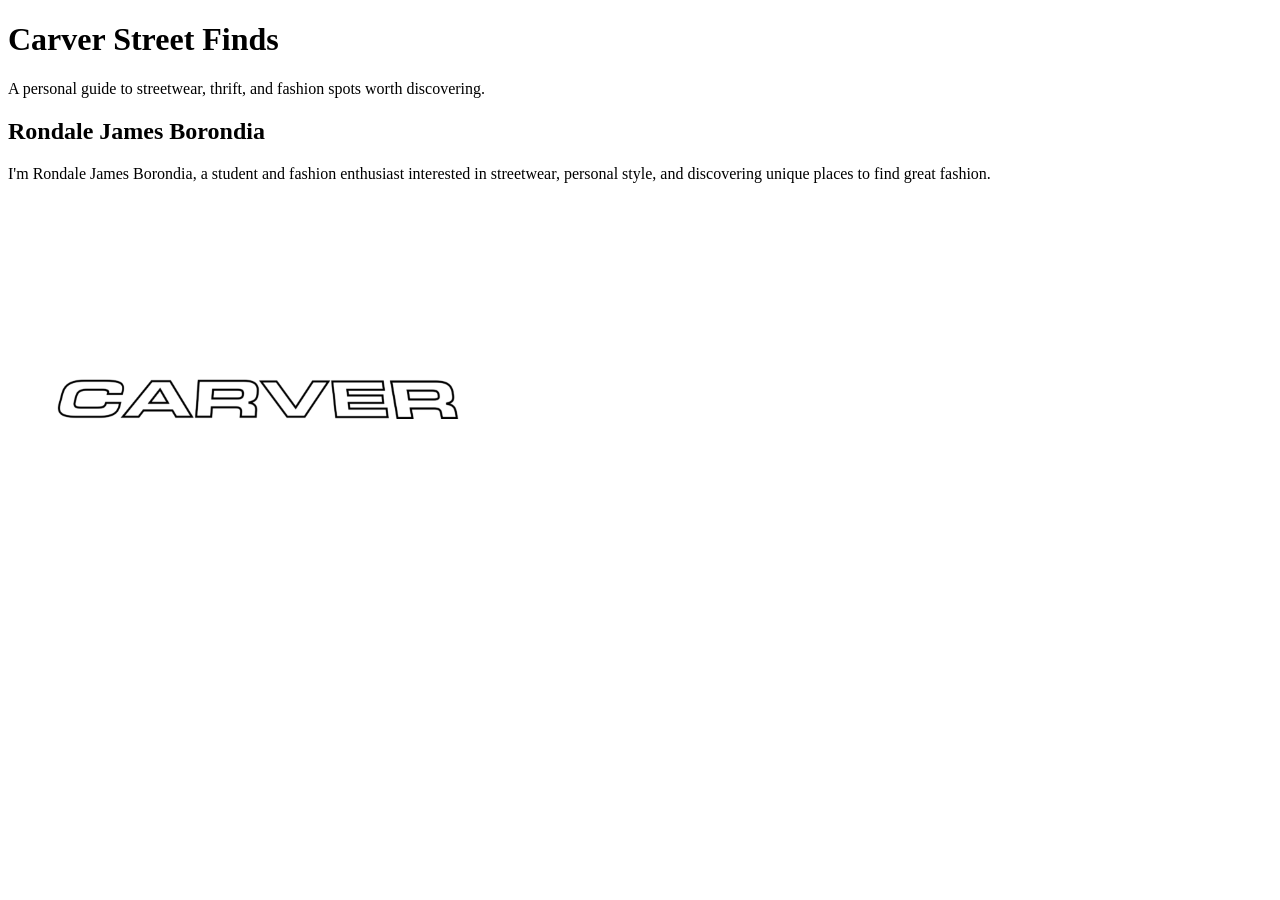
==== index.html @ cff5eadd "Create Carver Street Finds Guide" ====
<!DOCTYPE html>
<html lang="en">
<head>
    <meta charset="UTF-8">
    <meta name="viewport" content="width=device-width, initial-scale=1.0">
    <title>Carver Street Finds</title>

    <style>
     img {
        width: 500px;
        height: 400px;
        object-fit: cover;
        
    }
    </style>
    
</head>
<body>

    <h1>Carver Street Finds</h1>

    <p>A personal guide to streetwear, thrift, and fashion spots worth discovering.</p>

    <section>
        <h2>Rondale James Borondia</h2>

        <p>
            I'm Rondale James Borondia, a student and fashion enthusiast
            interested in streetwear, personal style, and discovering
            unique places to find great fashion.
        </p>

        <img src="/carver-logo.png" alt="Photo of Rondale James Borondia">
    </section>

</body>
</html>
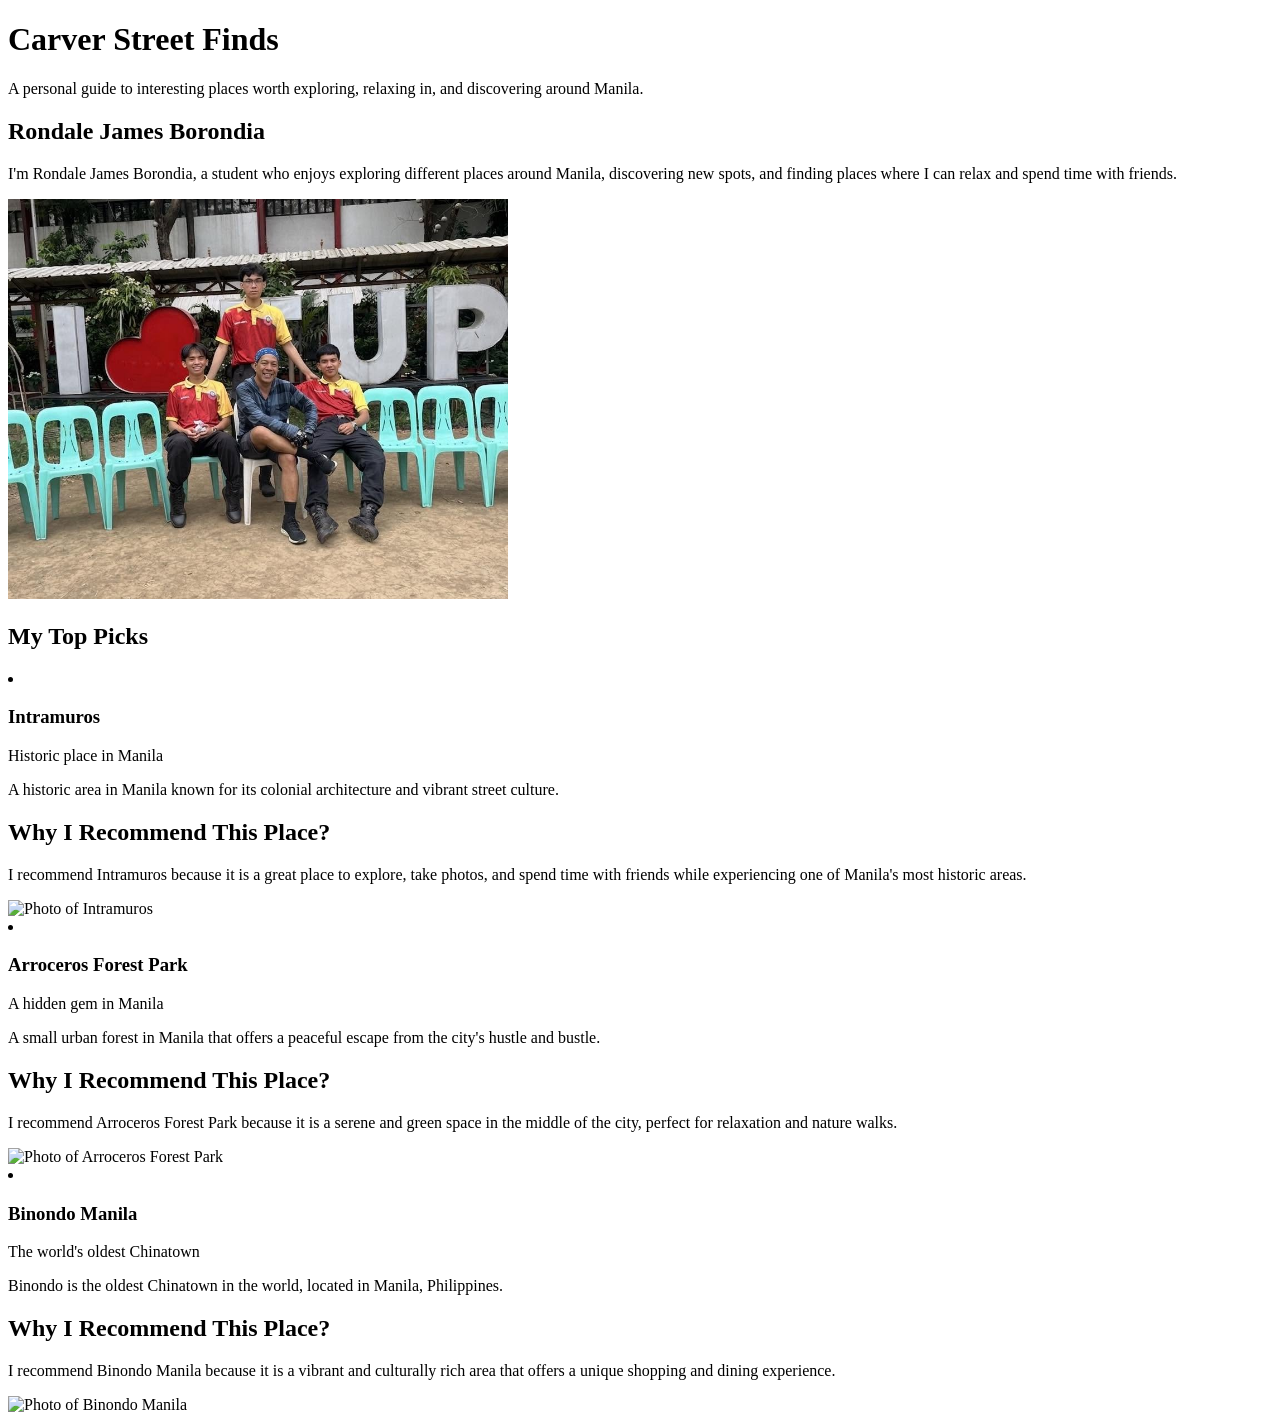
==== commit 1ea6a2b1: "Add recommended places and update guide" ====
--- a/index.html
+++ b/index.html
@@ -19,18 +19,58 @@
 
     <h1>Carver Street Finds</h1>
 
-    <p>A personal guide to streetwear, thrift, and fashion spots worth discovering.</p>
+    <p>A personal guide to interesting places worth exploring, relaxing in, and discovering around Manila.</p>
 
     <section>
         <h2>Rondale James Borondia</h2>
 
         <p>
-            I'm Rondale James Borondia, a student and fashion enthusiast
-            interested in streetwear, personal style, and discovering
-            unique places to find great fashion.
+            I'm Rondale James Borondia, a student who enjoys exploring 
+            different places around Manila, discovering new spots, and 
+            finding places where I can relax and spend time with friends.
         </p>
 
-        <img src="/carver-logo.png" alt="Photo of Rondale James Borondia">
+        <img src="/friends.jpg" alt="Photo of Rondale James Borondia">
+    </section>
+
+    <section>
+        <h2>My Top Picks</h2>
+
+        <article>
+            <li></li><h3>Intramuros</h3>
+            <p>Historic place in Manila</p>
+            <p>A historic area in Manila known for its colonial architecture and vibrant street culture.</p>
+        
+        <h2>Why I Recommend This Place?</h2> 
+        <p>I recommend Intramuros because it is a great place to explore, take photos, and spend time with friends while experiencing one of Manila's most historic areas.</p>
+        <img src="/intramuros.jpg" alt="Photo of Intramuros">
+
+        </article>
+
+        <article>
+            <li></li><h3>Arroceros Forest Park</h3>
+            <p>A hidden gem in Manila</p>
+            <p>A small urban forest in Manila that offers a peaceful escape from the city's hustle and bustle.</p>
+
+        <h2>Why I Recommend This Place?</h2>
+        <p>I recommend Arroceros Forest Park because it is a serene and green space in the middle of the city, perfect for relaxation and nature walks.</p>
+        <img src="/arroceros.jpg" alt="Photo of Arroceros Forest Park">
+
+        </article>
+
+        <article>
+            <li></li><h3>Binondo Manila</h3>
+            <p>The world's oldest Chinatown</p>
+            <p>Binondo is the oldest Chinatown in the world, located in Manila, Philippines.</p>
+
+        <h2>Why I Recommend This Place?</h2>
+        <p>I recommend Binondo Manila because it is a vibrant and culturally rich area that offers a unique shopping and dining experience.</p>
+        <img src="/binondo.jpg" alt="Photo of Binondo Manila">
+
+        </article>
+
+        
+        </article>
     </section>
 
 </body>
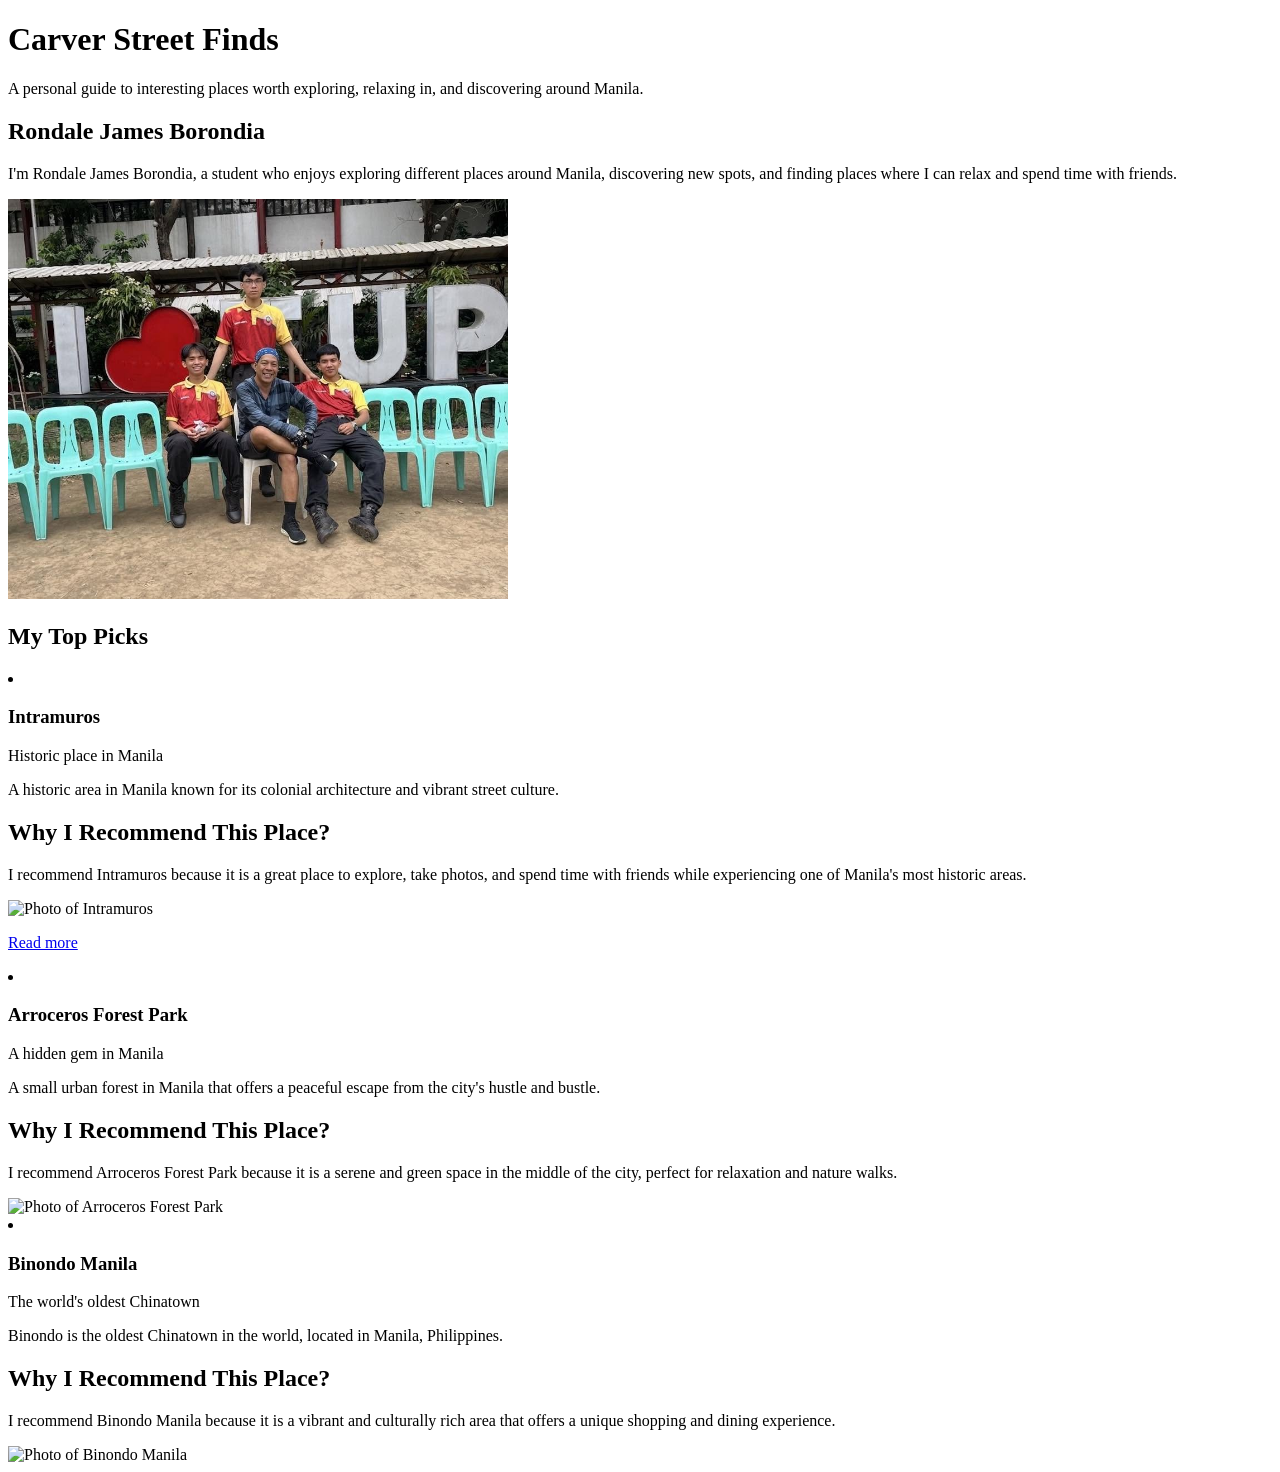
==== commit 3d6e0048: "Add place detail page" ====
--- a/index.html
+++ b/index.html
@@ -44,6 +44,7 @@
         <h2>Why I Recommend This Place?</h2> 
         <p>I recommend Intramuros because it is a great place to explore, take photos, and spend time with friends while experiencing one of Manila's most historic areas.</p>
         <img src="/intramuros.jpg" alt="Photo of Intramuros">
+        <p><a href="places/intramuros.html">Read more</a></p>
 
         </article>
 
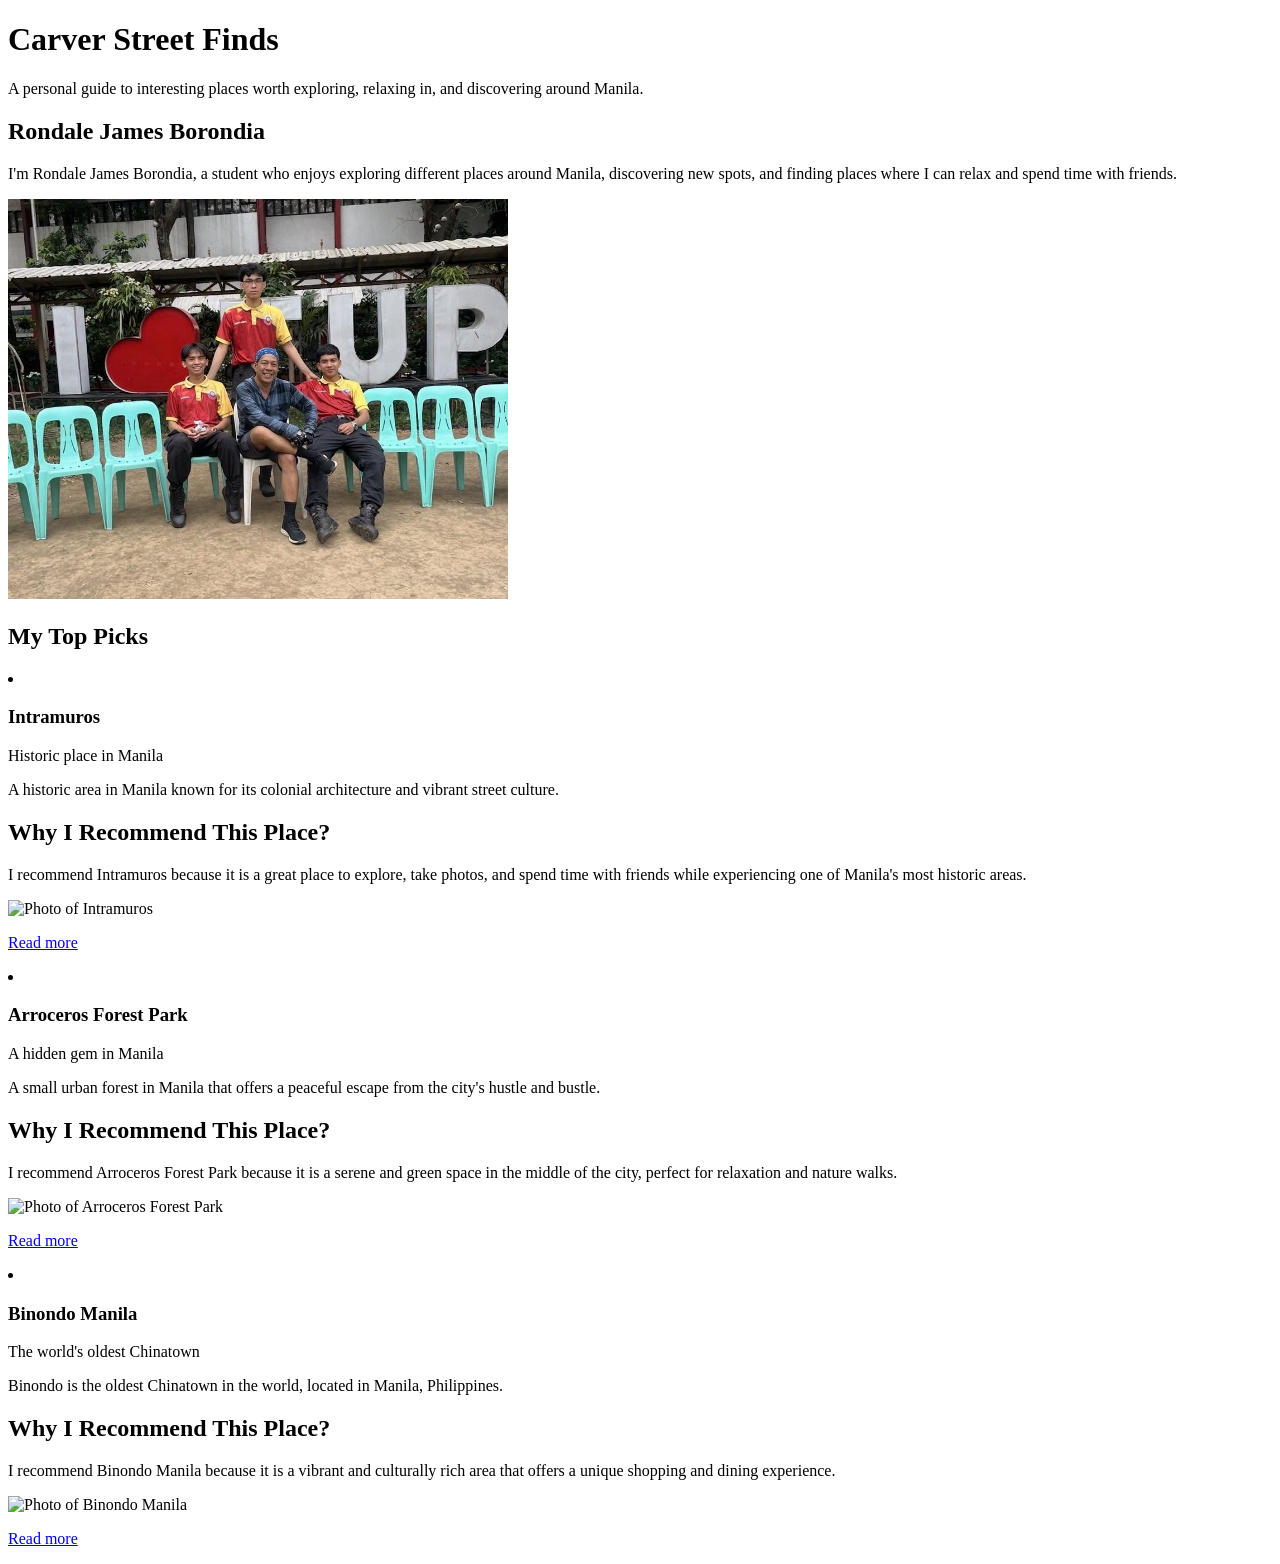
==== commit 85c2034e: "Add suggest a place form" ====
--- a/index.html
+++ b/index.html
@@ -43,7 +43,7 @@
         
         <h2>Why I Recommend This Place?</h2> 
         <p>I recommend Intramuros because it is a great place to explore, take photos, and spend time with friends while experiencing one of Manila's most historic areas.</p>
-        <img src="/intramuros.jpg" alt="Photo of Intramuros">
+        <img src="intramuros.jpg" alt="Photo of Intramuros">
         <p><a href="places/intramuros.html">Read more</a></p>
 
         </article>
@@ -55,7 +55,8 @@
 
         <h2>Why I Recommend This Place?</h2>
         <p>I recommend Arroceros Forest Park because it is a serene and green space in the middle of the city, perfect for relaxation and nature walks.</p>
-        <img src="/arroceros.jpg" alt="Photo of Arroceros Forest Park">
+        <img src="arroceros.jpg" alt="Photo of Arroceros Forest Park">
+        <p><a href="places/arroceros.html">Read more</a></p>
 
         </article>
 
@@ -66,7 +67,8 @@
 
         <h2>Why I Recommend This Place?</h2>
         <p>I recommend Binondo Manila because it is a vibrant and culturally rich area that offers a unique shopping and dining experience.</p>
-        <img src="/binondo.jpg" alt="Photo of Binondo Manila">
+        <img src="binondo.jpg" alt="Photo of Binondo Manila">
+        <p><a href="places/binondo.html">Read more</a></p>
 
         </article>
 
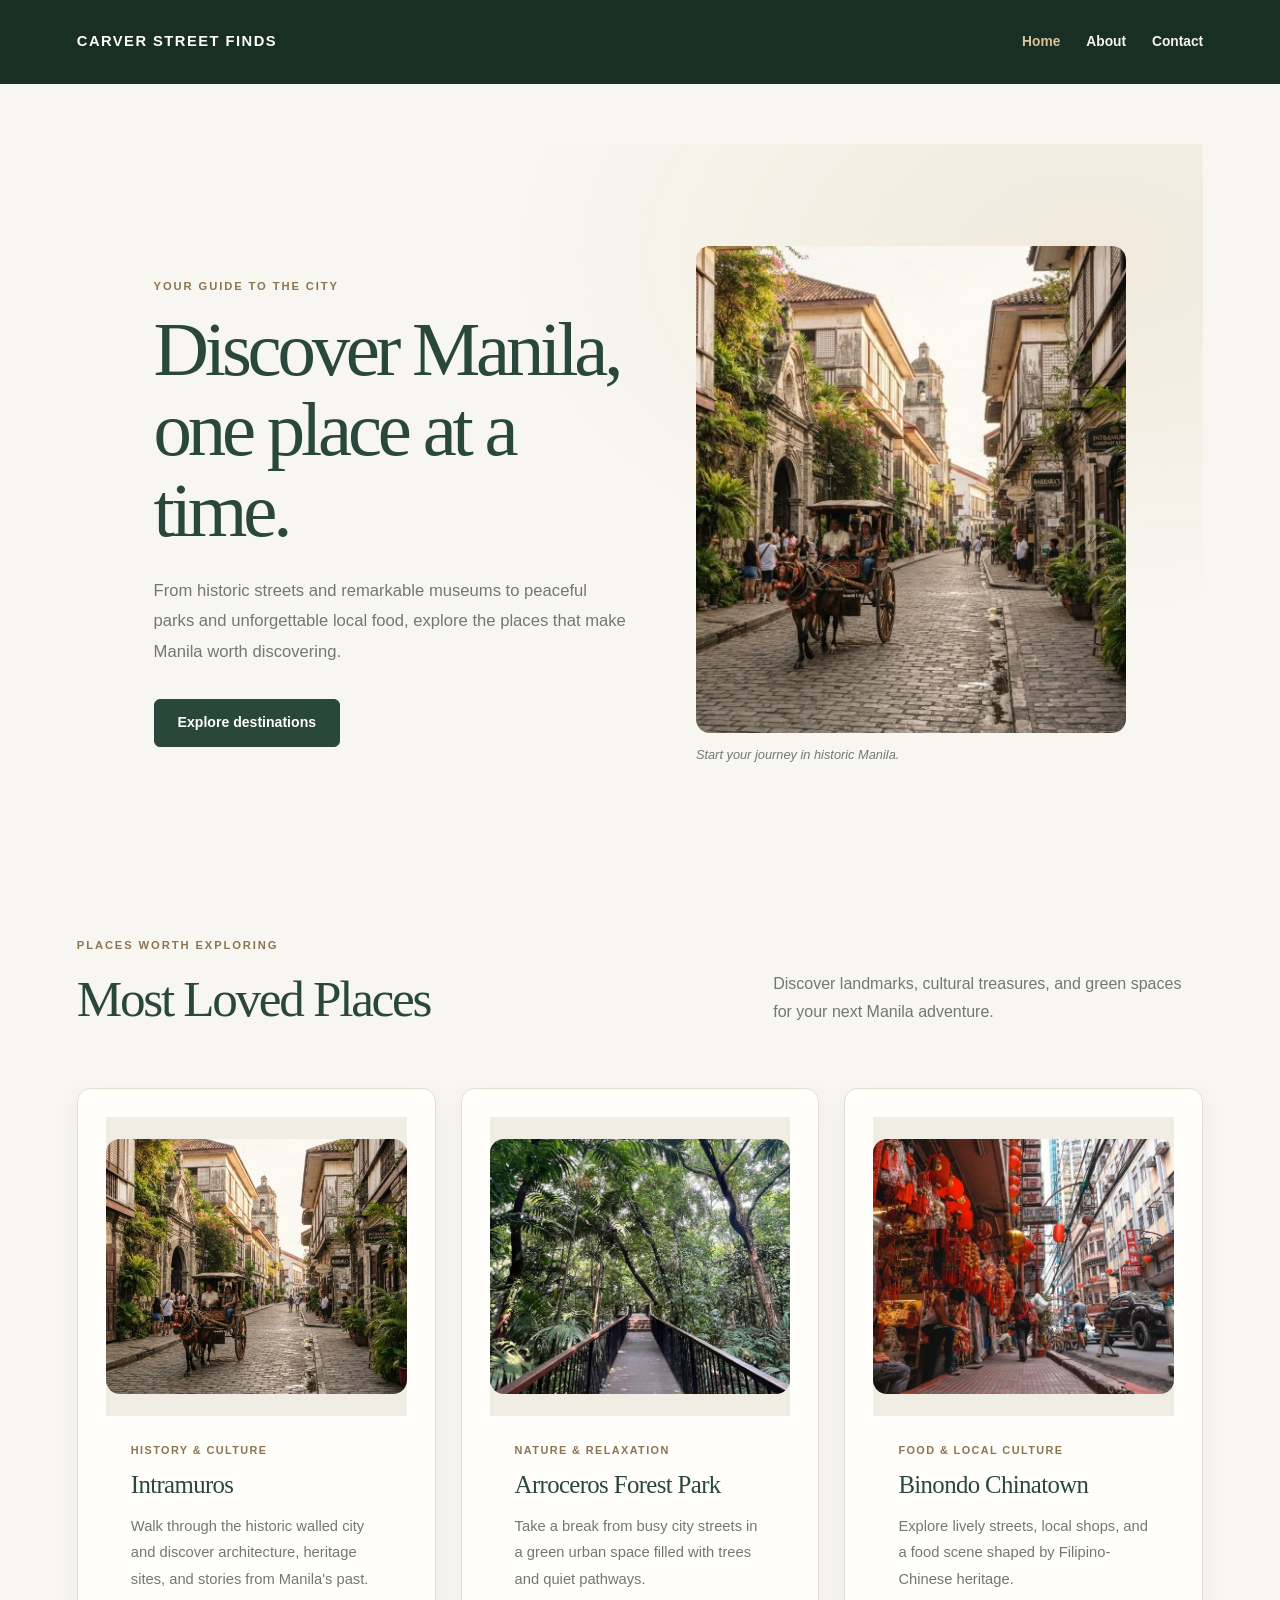
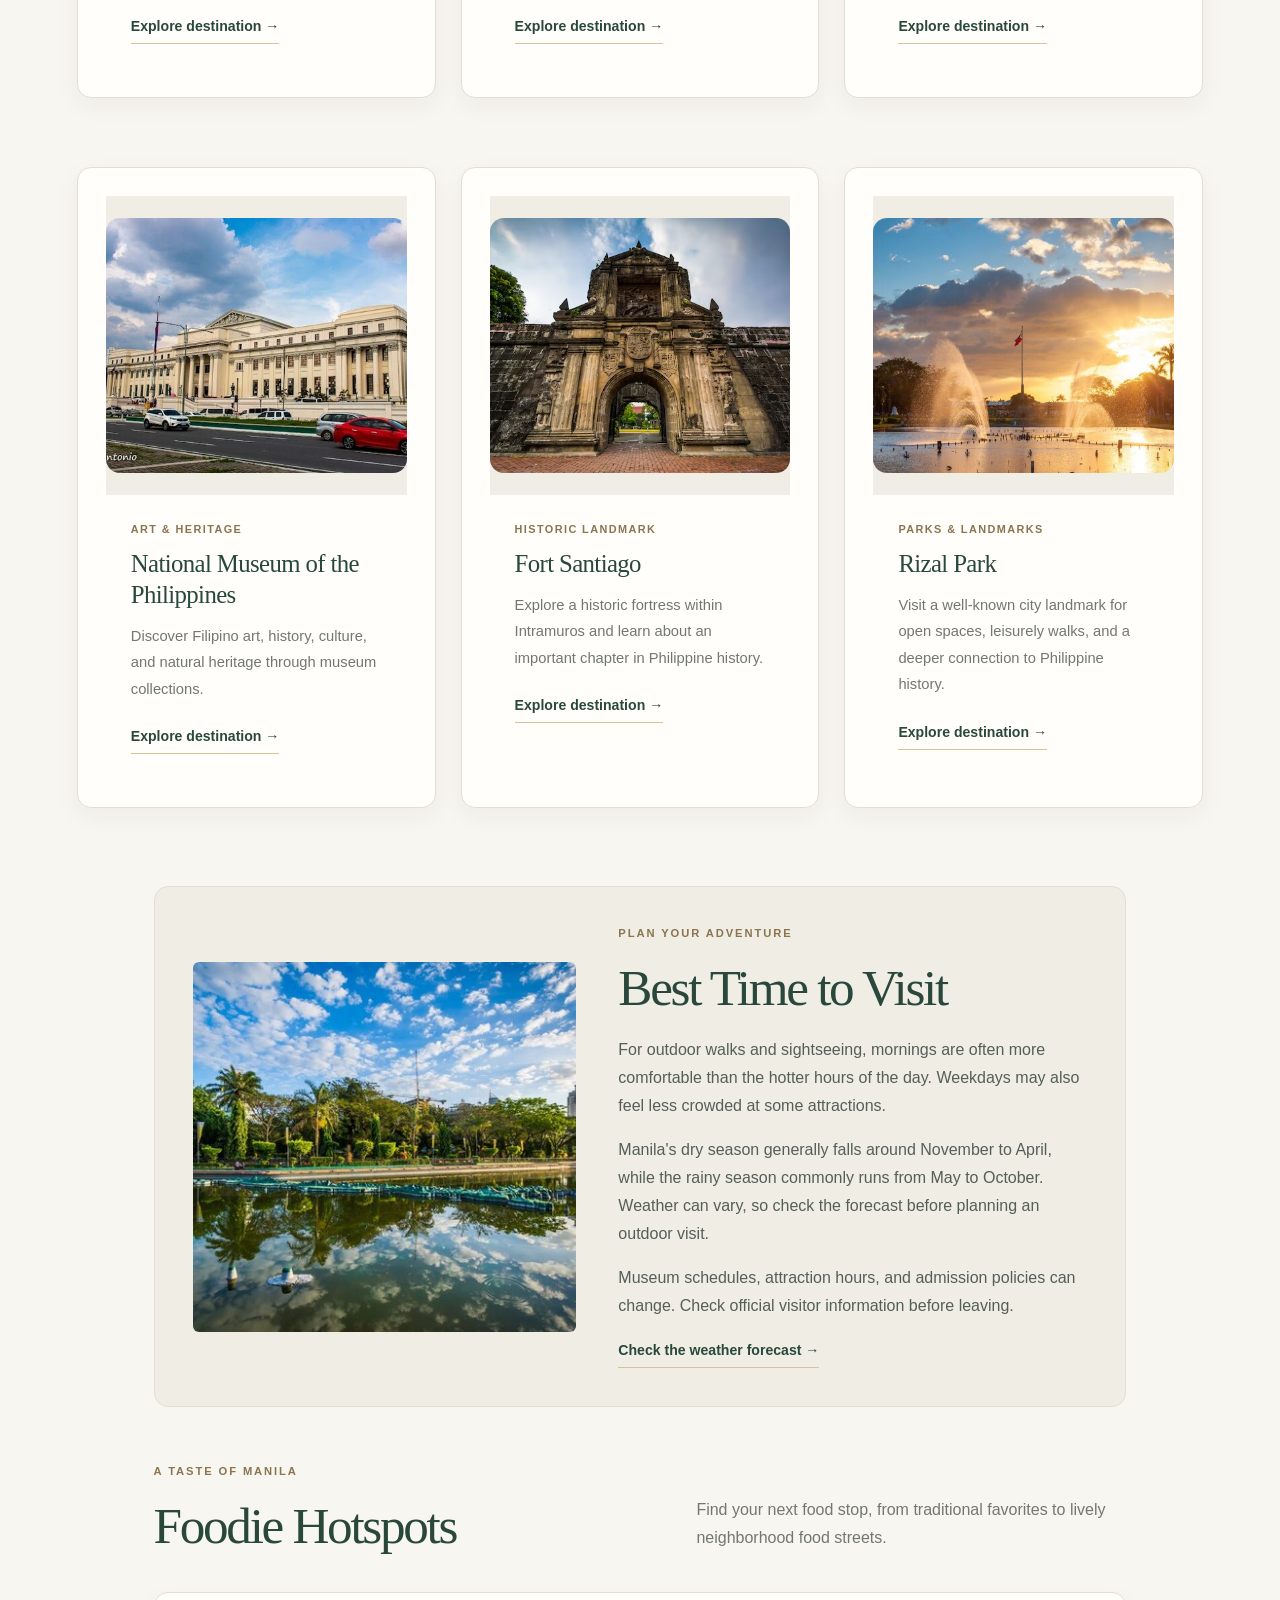
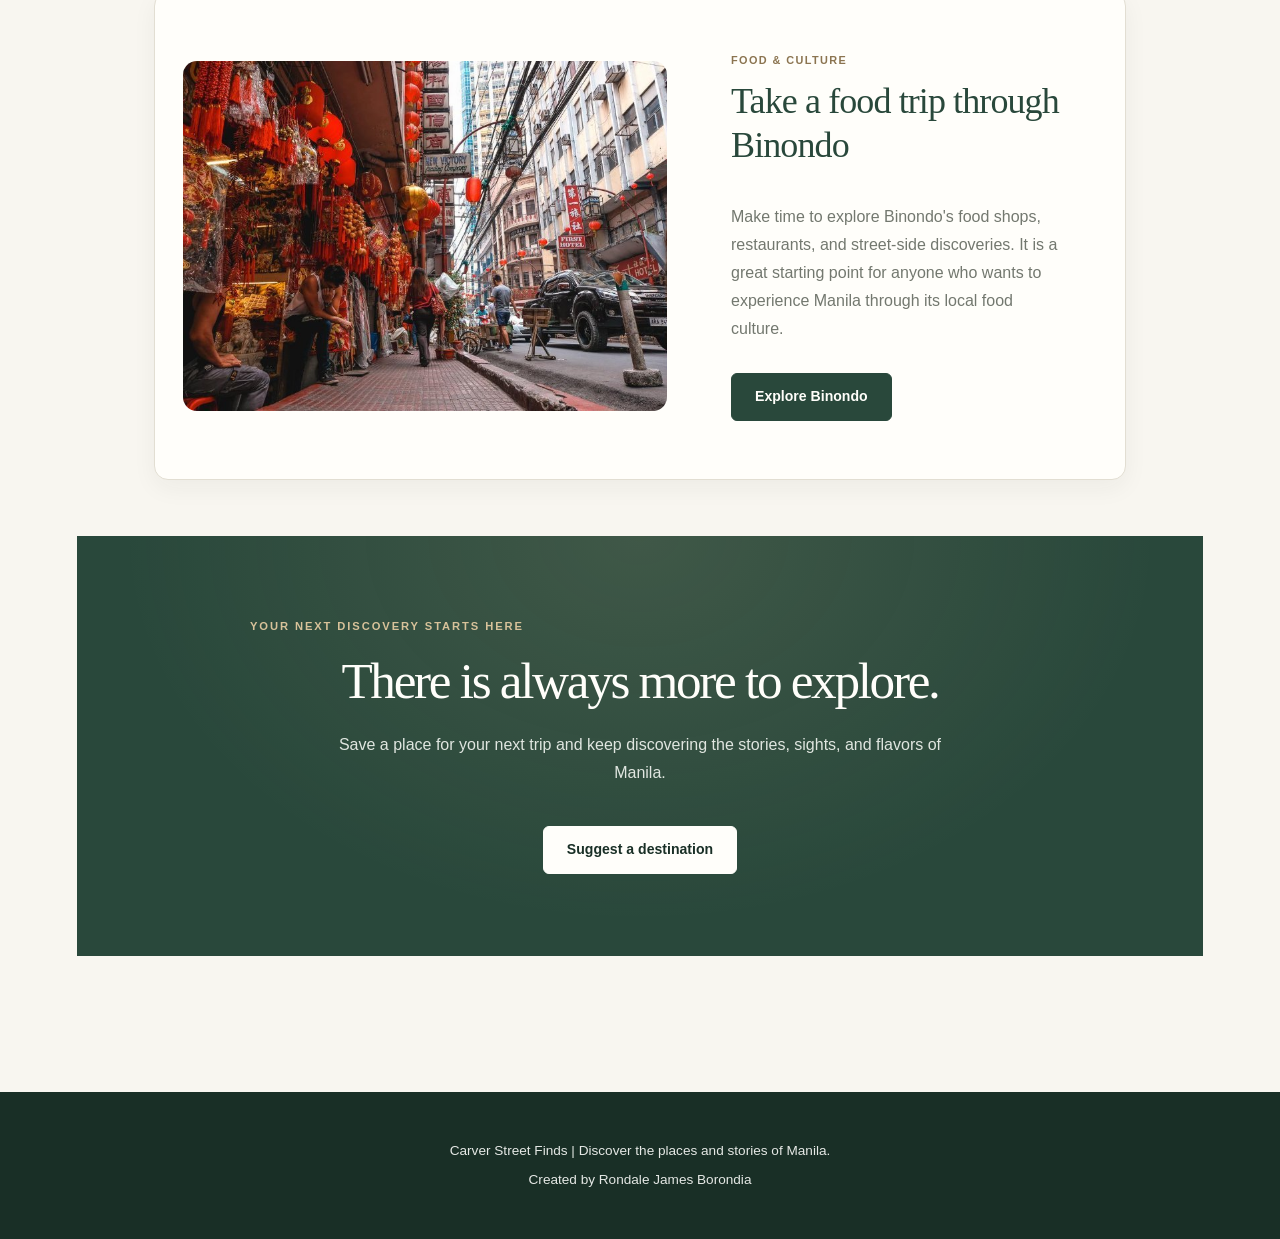
==== commit 8054bda5: "Polish Carver Street Finds travel guide" ====
--- a/index.html
+++ b/index.html
@@ -3,78 +3,258 @@
 <head>
     <meta charset="UTF-8">
     <meta name="viewport" content="width=device-width, initial-scale=1.0">
-    <title>Carver Street Finds</title>
-
-    <style>
-     img {
-        width: 500px;
-        height: 400px;
-        object-fit: cover;
-        
-    }
-    </style>
-    
+    <meta name="description" content="Discover Manila through its historic landmarks, museums, green spaces, and local food with Carver Street Finds.">
+    <title>Carver Street Finds | Discover Manila</title>
+    <link rel="stylesheet" href="style.css">
 </head>
 <body>
 
-    <h1>Carver Street Finds</h1>
-
-    <p>A personal guide to interesting places worth exploring, relaxing in, and discovering around Manila.</p>
-
-    <section>
-        <h2>Rondale James Borondia</h2>
-
-        <p>
-            I'm Rondale James Borondia, a student who enjoys exploring 
-            different places around Manila, discovering new spots, and 
-            finding places where I can relax and spend time with friends.
-        </p>
-
-        <img src="/friends.jpg" alt="Photo of Rondale James Borondia">
-    </section>
-
-    <section>
-        <h2>My Top Picks</h2>
-
-        <article>
-            <li></li><h3>Intramuros</h3>
-            <p>Historic place in Manila</p>
-            <p>A historic area in Manila known for its colonial architecture and vibrant street culture.</p>
-        
-        <h2>Why I Recommend This Place?</h2> 
-        <p>I recommend Intramuros because it is a great place to explore, take photos, and spend time with friends while experiencing one of Manila's most historic areas.</p>
-        <img src="intramuros.jpg" alt="Photo of Intramuros">
-        <p><a href="places/intramuros.html">Read more</a></p>
-
-        </article>
-
-        <article>
-            <li></li><h3>Arroceros Forest Park</h3>
-            <p>A hidden gem in Manila</p>
-            <p>A small urban forest in Manila that offers a peaceful escape from the city's hustle and bustle.</p>
-
-        <h2>Why I Recommend This Place?</h2>
-        <p>I recommend Arroceros Forest Park because it is a serene and green space in the middle of the city, perfect for relaxation and nature walks.</p>
-        <img src="arroceros.jpg" alt="Photo of Arroceros Forest Park">
-        <p><a href="places/arroceros.html">Read more</a></p>
-
-        </article>
-
-        <article>
-            <li></li><h3>Binondo Manila</h3>
-            <p>The world's oldest Chinatown</p>
-            <p>Binondo is the oldest Chinatown in the world, located in Manila, Philippines.</p>
-
-        <h2>Why I Recommend This Place?</h2>
-        <p>I recommend Binondo Manila because it is a vibrant and culturally rich area that offers a unique shopping and dining experience.</p>
-        <img src="binondo.jpg" alt="Photo of Binondo Manila">
-        <p><a href="places/binondo.html">Read more</a></p>
-
-        </article>
-
-        
-        </article>
-    </section>
+    <header class="site-header">
+        <a class="brand" href="index.html">CARVER STREET FINDS</a>
+
+        <nav aria-label="Main navigation">
+            <ul>
+                <li><a href="index.html" aria-current="page">Home</a></li>
+                <li><a href="about.html">About</a></li>
+                <li><a href="contact.html">Contact</a></li>
+            </ul>
+        </nav>
+    </header>
+
+    <main class="travel-guide">
+
+        <!-- HERO SECTION -->
+        <section class="hero">
+            <div class="hero-copy">
+                <p class="eyebrow">YOUR GUIDE TO THE CITY</p>
+                <h1>Discover Manila, one place at a time.</h1>
+                <p>
+                    From historic streets and remarkable museums to peaceful
+                    parks and unforgettable local food, explore the places
+                    that make Manila worth discovering.
+                </p>
+                <a class="button-link" href="#most-loved">Explore destinations</a>
+            </div>
+
+            <div class="hero-image">
+                <img src="intramurosmanila.jpg"
+                     alt="Historic architecture inside Intramuros, Manila">
+                <p class="image-caption">Start your journey in historic Manila.</p>
+            </div>
+        </section>
+
+        <!-- MOST LOVED PLACES -->
+        <section class="guide-section" id="most-loved">
+            <div class="section-heading">
+                <div>
+                    <p class="eyebrow">PLACES WORTH EXPLORING</p>
+                    <h2>Most Loved Places</h2>
+                </div>
+                <p>
+                    Discover landmarks, cultural treasures, and green
+                    spaces for your next Manila adventure.
+                </p>
+            </div>
+
+            <div class="destination-grid">
+
+                <article class="destination-card">
+                    <a class="card-image-link" href="places/intramuros.html">
+                        <img src="intramurosmanila.jpg"
+                             alt="Historic streets and buildings of Intramuros">
+                    </a>
+                    <div class="card-content">
+                        <p class="card-category">HISTORY & CULTURE</p>
+                        <h3><a href="places/intramuros.html">Intramuros</a></h3>
+                        <p>
+                            Walk through the historic walled city and discover
+                            architecture, heritage sites, and stories from
+                            Manila's past.
+                        </p>
+                        <a class="text-link" href="places/intramuros.html">
+                            Explore destination →
+                        </a>
+                    </div>
+                </article>
+
+                <article class="destination-card">
+                    <a class="card-image-link" href="places/arroceros.html">
+                        <img src="arrocerospark.jpg"
+                             alt="Green trees and walking paths at Arroceros Forest Park">
+                    </a>
+                    <div class="card-content">
+                        <p class="card-category">NATURE & RELAXATION</p>
+                        <h3><a href="places/arroceros.html">Arroceros Forest Park</a></h3>
+                        <p>
+                            Take a break from busy city streets in a green
+                            urban space filled with trees and quiet pathways.
+                        </p>
+                        <a class="text-link" href="places/arroceros.html">
+                            Explore destination →
+                        </a>
+                    </div>
+                </article>
+
+                <article class="destination-card">
+                    <a class="card-image-link" href="places/binondo.html">
+                        <img src="binondochina.jpg"
+                             alt="A street in Binondo Chinatown, Manila">
+                    </a>
+                    <div class="card-content">
+                        <p class="card-category">FOOD & LOCAL CULTURE</p>
+                        <h3><a href="places/binondo.html">Binondo Chinatown</a></h3>
+                        <p>
+                            Explore lively streets, local shops, and a food
+                            scene shaped by Filipino-Chinese heritage.
+                        </p>
+                        <a class="text-link" href="places/binondo.html">
+                            Explore destination →
+                        </a>
+                    </div>
+                </article>
+
+                <article class="destination-card">
+                    <a class="card-image-link" href="places/national-museum.html">
+                        <img src="national.jpg"
+                             alt="The National Museum of the Philippines">
+                    </a>
+                    <div class="card-content">
+                        <p class="card-category">ART & HERITAGE</p>
+                        <h3><a href="places/national-museum.html">National Museum of the Philippines</a></h3>
+                        <p>
+                            Discover Filipino art, history, culture, and
+                            natural heritage through museum collections.
+                        </p>
+                        <a class="text-link" href="places/national-museum.html">
+                            Explore destination →
+                        </a>
+                    </div>
+                </article>
+
+                <article class="destination-card">
+                    <a class="card-image-link" href="places/fort-santiago.html">
+                        <img src="fort.avif"
+                             alt="Historic grounds at Fort Santiago">
+                    </a>
+                    <div class="card-content">
+                        <p class="card-category">HISTORIC LANDMARK</p>
+                        <h3><a href="places/fort-santiago.html">Fort Santiago</a></h3>
+                        <p>
+                            Explore a historic fortress within Intramuros
+                            and learn about an important chapter in
+                            Philippine history.
+                        </p>
+                        <a class="text-link" href="places/fort-santiago.html">
+                            Explore destination →
+                        </a>
+                    </div>
+                </article>
+
+                <article class="destination-card">
+                    <a class="card-image-link" href="places/rizal-park.html">
+                        <img src="rizal.jpg"
+                             alt="Landscaped grounds at Rizal Park in Manila">
+                    </a>
+                    <div class="card-content">
+                        <p class="card-category">PARKS & LANDMARKS</p>
+                        <h3><a href="places/rizal-park.html">Rizal Park</a></h3>
+                        <p>
+                            Visit a well-known city landmark for open spaces,
+                            leisurely walks, and a deeper connection to
+                            Philippine history.
+                        </p>
+                        <a class="text-link" href="places/rizal-park.html">
+                            Explore destination →
+                        </a>
+                    </div>
+                </article>
+
+            </div>
+        </section>
+
+        <!-- BEST TIME TO VISIT -->
+        <section class="best-time-section" id="best-time">
+            <div class="best-time-image">
+                <img src="rizalpark.jpg"
+                     alt="Open green spaces at Rizal Park">
+            </div>
+
+            <div class="best-time-copy">
+                <p class="eyebrow">PLAN YOUR ADVENTURE</p>
+                <h2>Best Time to Visit</h2>
+                <p>
+                    For outdoor walks and sightseeing, mornings are often
+                    more comfortable than the hotter hours of the day.
+                    Weekdays may also feel less crowded at some attractions.
+                </p>
+                <p>
+                    Manila's dry season generally falls around November
+                    to April, while the rainy season commonly runs from
+                    May to October. Weather can vary, so check the forecast
+                    before planning an outdoor visit.
+                </p>
+                <p>
+                    Museum schedules, attraction hours, and admission
+                    policies can change. Check official visitor information
+                    before leaving.
+                </p>
+                <a class="text-link" href="https://www.pagasa.dost.gov.ph/"
+                   target="_blank" rel="noopener noreferrer">
+                    Check the weather forecast →
+                </a>
+            </div>
+        </section>
+
+        <!-- FOODIE HOTSPOTS -->
+        <section class="food-section" id="foodie-hotspots">
+            <div class="section-heading">
+                <div>
+                    <p class="eyebrow">A TASTE OF MANILA</p>
+                    <h2>Foodie Hotspots</h2>
+                </div>
+                <p>
+                    Find your next food stop, from traditional favorites
+                    to lively neighborhood food streets.
+                </p>
+            </div>
+
+            <article class="food-feature">
+                <img src="binondochina.jpg"
+                     alt="Binondo Chinatown, known for its Filipino-Chinese food scene">
+
+                <div class="food-feature-copy">
+                    <p class="card-category">FOOD & CULTURE</p>
+                    <h3>Take a food trip through Binondo</h3>
+                    <p>
+                        Make time to explore Binondo's food shops, restaurants,
+                        and street-side discoveries. It is a great starting
+                        point for anyone who wants to experience Manila
+                        through its local food culture.
+                    </p>
+                    <a class="button-link" href="places/binondo.html">
+                        Explore Binondo
+                    </a>
+                </div>
+            </article>
+        </section>
+
+        <!-- CLOSING CALL TO ACTION -->
+        <section class="closing-section">
+            <p class="eyebrow">YOUR NEXT DISCOVERY STARTS HERE</p>
+            <h2>There is always more to explore.</h2>
+            <p>
+                Save a place for your next trip and keep discovering
+                the stories, sights, and flavors of Manila.
+            </p>
+            <a class="button-link" href="contact.html">Suggest a destination</a>
+        </section>
+
+    </main>
+
+    <footer class="site-footer">
+        <p>Carver Street Finds | Discover the places and stories of Manila.</p>
+        <p>Created by Rondale James Borondia</p>
+    </footer>
 
 </body>
 </html>
--- a/style.css
+++ b/style.css
@@ -0,0 +1,1538 @@
+
+/* =========================================
+   CARVER STREET FINDS
+   Premium Manila Travel Guide
+========================================= */
+
+/* 1. DESIGN SYSTEM */
+
+:root {
+    --brand-color: #29483b;
+    --brand-dark: #192f26;
+    --brand-light: #e8eee8;
+
+    --ink-color: #292c27;
+    --muted-color: #73786f;
+
+    --background-color: #f8f6f0;
+    --surface-color: #fffefa;
+    --surface-soft: #efede4;
+
+    --accent-color: #d8c29a;
+    --accent-dark: #8b7450;
+
+    --border-color: #e2ded2;
+    --border-strong: #cfc9ba;
+
+    --content-width: 1180px;
+    --page-gutter: clamp(22px, 6vw, 88px);
+    --section-space: clamp(60px, 8vw, 100px);
+
+    --radius-small: 6px;
+    --radius-medium: 14px;
+    --radius-large: 22px;
+
+    --shadow-soft: 0 8px 25px rgba(31, 47, 38, 0.05);
+    --shadow-card: 0 18px 42px rgba(31, 47, 38, 0.09);
+}
+
+/* 2. RESET AND BASE */
+
+* {
+    box-sizing: border-box;
+}
+
+html {
+    scroll-behavior: smooth;
+    scroll-padding-top: 28px;
+}
+
+body {
+    margin: 0;
+    background: var(--background-color);
+    color: var(--ink-color);
+    font-family: Arial, Helvetica, sans-serif;
+    font-size: 16px;
+    line-height: 1.75;
+    -webkit-font-smoothing: antialiased;
+}
+
+img {
+    display: block;
+    max-width: 100%;
+    height: auto;
+    object-fit: cover;
+}
+
+figure {
+    min-width: 0;
+    margin: 0;
+}
+
+figcaption,
+.image-caption {
+    margin-top: 12px;
+    color: var(--muted-color);
+    font-size: 0.8rem;
+    line-height: 1.6;
+    font-style: italic;
+}
+
+h1,
+h2,
+h3,
+p {
+    margin-top: 0;
+}
+
+h1,
+h2,
+h3 {
+    color: var(--brand-color);
+    line-height: 1.2;
+}
+
+h1,
+h2,
+.card-content h3,
+.detail-card h3,
+.best-time-copy h2,
+.closing-section h2,
+.closing-cta h2,
+.food-feature-copy h3 {
+    font-family: Georgia, "Times New Roman", serif;
+    font-weight: 500;
+}
+
+h1 {
+    font-size: clamp(2.8rem, 6vw, 5.3rem);
+    letter-spacing: -0.055em;
+}
+
+h2 {
+    font-size: clamp(2rem, 4vw, 3.2rem);
+    letter-spacing: -0.045em;
+}
+
+h3 {
+    font-size: 1.3rem;
+    letter-spacing: -0.025em;
+}
+
+p {
+    max-width: 75ch;
+}
+
+a {
+    color: inherit;
+    text-decoration: none;
+}
+
+a:hover {
+    text-decoration: none;
+}
+
+a:focus-visible,
+button:focus-visible,
+input:focus-visible,
+select:focus-visible,
+textarea:focus-visible {
+    outline: 3px solid var(--accent-dark);
+    outline-offset: 4px;
+}
+
+button,
+input,
+select,
+textarea {
+    font: inherit;
+}
+
+button {
+    cursor: pointer;
+}
+
+::selection {
+    background: var(--brand-color);
+    color: var(--surface-color);
+}
+
+.eyebrow {
+    margin-bottom: 14px;
+    color: var(--accent-dark);
+    font-size: 0.7rem;
+    font-weight: 800;
+    letter-spacing: 0.17em;
+    line-height: 1.6;
+    text-transform: uppercase;
+}
+
+.text-muted {
+    color: var(--muted-color);
+}
+
+/* 3. HEADER AND NAVIGATION */
+
+.site-header {
+    position: relative;
+    z-index: 5;
+    display: flex;
+    align-items: center;
+    justify-content: space-between;
+    gap: 30px;
+    padding: 22px var(--page-gutter);
+    background: var(--brand-dark);
+    color: var(--surface-color);
+}
+
+.site-header > a,
+.site-logo,
+.brand {
+    flex-shrink: 0;
+    color: var(--surface-color);
+    font-size: 0.92rem;
+    font-weight: 800;
+    letter-spacing: 0.1em;
+}
+
+.site-logo span {
+    display: block;
+    margin-top: 3px;
+    color: var(--accent-color);
+    font-size: 0.64rem;
+    letter-spacing: 0.2em;
+}
+
+.site-header nav ul,
+nav ul {
+    display: flex;
+    flex-wrap: wrap;
+    align-items: center;
+    gap: 8px 26px;
+    margin: 0;
+    padding: 0;
+    list-style: none;
+}
+
+.site-header nav a,
+nav a {
+    display: inline-block;
+    padding: 8px 0;
+    color: #f5f4ed;
+    font-size: 0.86rem;
+    font-weight: 600;
+    transition: color 0.2s ease;
+}
+
+.site-header nav a:hover,
+.site-header nav a[aria-current="page"],
+nav a:hover,
+nav a[aria-current="page"] {
+    color: var(--accent-color);
+}
+
+/* Compatibility with older plain headers */
+
+body > header:not(.site-header) {
+    padding: 26px var(--page-gutter);
+    background: var(--brand-dark);
+    color: var(--surface-color);
+}
+
+body > header:not(.site-header) h1,
+body > header:not(.site-header) h2 {
+    color: var(--surface-color);
+}
+
+/* 4. GENERAL PAGE LAYOUT */
+
+.home-main {
+    width: 100%;
+    max-width: none;
+    margin: 0;
+    padding: 0;
+}
+
+.travel-guide {
+    width: min(var(--content-width), 88%);
+    margin: 0 auto;
+}
+
+body > main:not(.home-main) {
+    width: min(var(--content-width), 88%);
+    margin: 0 auto;
+    padding: 60px 0 80px;
+}
+
+body > main:not(.home-main) > section {
+    margin-bottom: 64px;
+}
+
+body > main:not(.home-main) > section > h2 {
+    margin-top: 0;
+}
+
+/* 5. HOMEPAGE HERO */
+
+.hero {
+    display: grid;
+    grid-template-columns: minmax(0, 1fr) minmax(0, 0.9fr);
+    align-items: center;
+    gap: clamp(34px, 5vw, 76px);
+    padding: clamp(64px, 8vw, 112px) var(--page-gutter);
+    background:
+        radial-gradient(
+            ellipse at 90% 15%,
+            rgba(216, 194, 154, 0.24),
+            transparent 40%
+        ),
+        var(--background-color);
+}
+
+.hero-content,
+.hero-copy {
+    min-width: 0;
+    max-width: 720px;
+}
+
+.hero h1 {
+    margin: 12px 0 24px;
+    font-size: clamp(3rem, 6vw, 5.4rem);
+    line-height: 1.05;
+}
+
+.hero h1 em {
+    color: var(--accent-dark);
+    font-weight: 400;
+}
+
+.hero-description,
+.hero-copy > p:not(.eyebrow) {
+    max-width: 580px;
+    color: var(--muted-color);
+    font-size: 1.04rem;
+    line-height: 1.85;
+}
+
+.hero-image img {
+    width: 100%;
+    height: clamp(300px, 38vw, 490px);
+    border-radius: var(--radius-medium);
+    object-fit: cover;
+}
+
+.hero-note {
+    align-self: end;
+    margin: 0;
+    color: var(--muted-color);
+    font-family: Georgia, "Times New Roman", serif;
+    font-size: 1.05rem;
+    font-style: italic;
+}
+
+.note-line {
+    display: block;
+    width: 48px;
+    height: 2px;
+    margin-bottom: 16px;
+    background: var(--accent-color);
+}
+
+/* 6. BUTTONS */
+
+.button-link,
+button,
+.back-link a {
+    display: inline-flex;
+    align-items: center;
+    justify-content: center;
+    gap: 10px;
+    min-height: 48px;
+    padding: 12px 23px;
+    border: 1px solid var(--brand-color);
+    border-radius: var(--radius-small);
+    background: var(--brand-color);
+    color: var(--surface-color);
+    font-size: 0.88rem;
+    font-weight: 700;
+    line-height: 1.4;
+    transition:
+        background 0.2s ease,
+        color 0.2s ease,
+        border-color 0.2s ease,
+        transform 0.2s ease,
+        box-shadow 0.2s ease;
+}
+
+.button-link {
+    margin-top: 14px;
+}
+
+.button-link:hover,
+button:hover {
+    transform: translateY(-2px);
+    border-color: var(--brand-dark);
+    background: var(--brand-dark);
+    color: var(--surface-color);
+    box-shadow: var(--shadow-soft);
+}
+
+.button-light {
+    border-color: var(--surface-color);
+    background: var(--surface-color);
+    color: var(--brand-dark);
+}
+
+.button-light:hover {
+    border-color: var(--accent-color);
+    background: var(--accent-color);
+    color: var(--brand-dark);
+}
+
+/* 7. QUICK CATEGORY LINKS */
+
+.explore-strip {
+    display: grid;
+    grid-template-columns: repeat(3, minmax(0, 1fr));
+    padding: 0 var(--page-gutter);
+    background: var(--brand-color);
+}
+
+.explore-strip a {
+    display: flex;
+    align-items: center;
+    gap: 16px;
+    min-height: 88px;
+    padding: 20px;
+    border-right: 1px solid rgba(255, 255, 255, 0.18);
+    color: var(--surface-color);
+    font-size: 0.74rem;
+    font-weight: 700;
+    letter-spacing: 0.07em;
+    transition: background 0.2s ease;
+}
+
+.explore-strip a:first-child {
+    border-left: 1px solid rgba(255, 255, 255, 0.18);
+}
+
+.explore-strip a > span {
+    font-size: 0.9rem;
+    letter-spacing: 0;
+}
+
+.explore-strip a:hover {
+    background: rgba(255, 255, 255, 0.08);
+}
+
+/* 8. SHARED SECTION HEADINGS */
+
+.destinations-section,
+.guide-section,
+.food-section,
+.ideas-section,
+.creator-section {
+    margin-bottom: var(--section-space);
+}
+
+.destinations-section {
+    padding: var(--section-space) var(--page-gutter);
+}
+
+.section-heading {
+    display: flex;
+    align-items: end;
+    justify-content: space-between;
+    gap: 32px;
+    margin-bottom: 36px;
+}
+
+.section-heading h2 {
+    margin-bottom: 0;
+}
+
+.section-heading > p,
+.section-intro {
+    max-width: 430px;
+    margin-bottom: 4px;
+    color: var(--muted-color);
+}
+
+/* 9. DESTINATION CARDS */
+
+.destination-grid {
+    display: grid;
+    grid-template-columns: repeat(3, minmax(0, 1fr));
+    align-items: stretch;
+    gap: 25px;
+}
+
+.destination-card {
+    min-width: 0;
+    margin: 0;
+    padding: 0;
+    overflow: hidden;
+    border: 1px solid var(--border-color);
+    border-radius: var(--radius-medium);
+    background: var(--surface-color);
+    box-shadow: 0 3px 12px rgba(31, 47, 38, 0.025);
+    transition: transform 0.25s ease, box-shadow 0.25s ease;
+}
+
+.destination-card:hover {
+    transform: translateY(-5px);
+    box-shadow: var(--shadow-card);
+}
+
+.card-image-link {
+    position: relative;
+    display: block;
+    overflow: hidden;
+    background: var(--surface-soft);
+}
+
+.destination-card img,
+.card-image-link img {
+    width: 100%;
+    height: 255px;
+    object-fit: cover;
+    transition: transform 0.45s ease;
+}
+
+.destination-card:hover img,
+.card-image-link:hover img {
+    transform: scale(1.045);
+}
+
+.image-number {
+    position: absolute;
+    right: 14px;
+    bottom: 14px;
+    padding: 6px 11px;
+    border-radius: 3px;
+    background: var(--surface-color);
+    color: var(--brand-dark);
+    font-size: 0.7rem;
+    font-weight: 800;
+    letter-spacing: 0.08em;
+}
+
+.card-content {
+    padding: 25px;
+}
+
+.card-category {
+    margin-bottom: 10px;
+    color: var(--accent-dark);
+    font-size: 0.68rem;
+    font-weight: 800;
+    letter-spacing: 0.13em;
+    text-transform: uppercase;
+}
+
+.card-content h3 {
+    margin-bottom: 12px;
+    font-size: 1.55rem;
+    line-height: 1.25;
+}
+
+.card-content h3 a {
+    color: var(--brand-color);
+}
+
+.card-content > p:not(.card-category) {
+    margin-bottom: 20px;
+    color: var(--muted-color);
+    font-size: 0.92rem;
+    line-height: 1.8;
+}
+
+.text-link {
+    display: inline-flex;
+    align-items: center;
+    gap: 10px;
+    padding-bottom: 4px;
+    border-bottom: 1px solid var(--accent-color);
+    color: var(--brand-color);
+    font-size: 0.88rem;
+    font-weight: 700;
+    transition: color 0.2s ease, border-color 0.2s ease;
+}
+
+.text-link:hover {
+    color: var(--accent-dark);
+    border-color: var(--brand-color);
+}
+
+/* 10. SHARED IDEAS SECTION */
+
+.ideas-section {
+    display: grid;
+    grid-template-columns: minmax(0, 0.9fr) minmax(0, 1.1fr);
+    gap: clamp(35px, 7vw, 80px);
+    padding: var(--section-space) var(--page-gutter);
+    background: var(--surface-soft);
+}
+
+.ideas-copy h2 {
+    max-width: 520px;
+}
+
+.ideas-copy > p:not(.eyebrow) {
+    color: var(--muted-color);
+}
+
+.ideas-list {
+    border-top: 1px solid var(--border-strong);
+}
+
+.idea-item {
+    display: grid;
+    grid-template-columns: 42px minmax(0, 1fr);
+    gap: 18px;
+    padding: 25px 0;
+    border-bottom: 1px solid var(--border-strong);
+}
+
+.idea-number {
+    color: var(--accent-dark);
+    font-size: 0.82rem;
+    font-weight: 800;
+}
+
+.idea-item h3 {
+    margin-bottom: 8px;
+    font-size: 1.15rem;
+}
+
+.idea-item p {
+    margin-bottom: 0;
+    color: var(--muted-color);
+    font-size: 0.92rem;
+}
+
+/* 11. CREATOR SECTION */
+
+.creator-section {
+    display: grid;
+    grid-template-columns: minmax(0, 0.85fr) minmax(0, 1.15fr);
+    align-items: center;
+    gap: clamp(35px, 7vw, 70px);
+    padding: var(--section-space) var(--page-gutter);
+}
+
+.creator-image img {
+    width: 100%;
+    max-height: 460px;
+    aspect-ratio: 4 / 5;
+    border-radius: var(--radius-medium);
+    object-fit: cover;
+}
+
+.creator-copy h2 {
+    max-width: 520px;
+}
+
+.creator-copy > p:not(.eyebrow) {
+    color: var(--muted-color);
+}
+
+/* 12. BEST TIME AND FOOD SECTIONS */
+
+.best-time-section {
+    display: grid;
+    grid-template-columns: minmax(0, 0.9fr) minmax(0, 1.1fr);
+    align-items: center;
+    gap: 42px;
+    margin: 0 var(--page-gutter) var(--section-space);
+    padding: clamp(22px, 4vw, 38px);
+    border: 1px solid var(--border-color);
+    border-radius: var(--radius-medium);
+    background: var(--surface-soft);
+}
+
+.best-time-image img {
+    width: 100%;
+    height: 370px;
+    border-radius: var(--radius-small);
+    object-fit: cover;
+}
+
+.best-time-copy h2,
+.closing-section h2 {
+    margin: 8px 0 18px;
+}
+
+.best-time-copy > p:not(.eyebrow) {
+    color: #555f58;
+}
+
+.food-section {
+    padding: 0 var(--page-gutter);
+}
+
+.food-feature {
+    display: grid;
+    grid-template-columns: minmax(0, 1.1fr) minmax(0, 0.9fr);
+    align-items: center;
+    gap: 34px;
+    margin: 0;
+    padding: 0;
+    overflow: hidden;
+    border: 1px solid var(--border-color);
+    border-radius: var(--radius-medium);
+    background: var(--surface-color);
+    box-shadow: var(--shadow-soft);
+}
+
+.food-feature > img {
+    width: 100%;
+    height: 350px;
+    object-fit: cover;
+}
+
+.food-feature-copy {
+    padding: 30px;
+}
+
+.food-feature-copy h3 {
+    font-size: clamp(1.6rem, 3vw, 2.25rem);
+}
+
+.food-feature-copy > p:not(.card-category) {
+    color: var(--muted-color);
+}
+
+/* 13. CLOSING CALL TO ACTION */
+
+.closing-section,
+.closing-cta {
+    padding: clamp(52px, 7vw, 82px) var(--page-gutter);
+    background:
+        radial-gradient(
+            ellipse at 50% 0%,
+            rgba(216, 194, 154, 0.13),
+            transparent 65%
+        ),
+        var(--brand-color);
+    color: var(--surface-color);
+    text-align: center;
+}
+
+.closing-section h2,
+.closing-cta h2 {
+    max-width: 760px;
+    margin: 8px auto 20px;
+    color: var(--surface-color);
+}
+
+.closing-section > p:not(.eyebrow),
+.closing-cta > p:not(.eyebrow) {
+    max-width: 620px;
+    margin: 12px auto 25px;
+    color: #e0e6e0;
+}
+
+.closing-section .eyebrow,
+.closing-cta .eyebrow {
+    color: var(--accent-color);
+}
+
+.closing-section .button-link {
+    border-color: var(--surface-color);
+    background: var(--surface-color);
+    color: var(--brand-dark);
+}
+
+.closing-section .button-link:hover {
+    border-color: var(--accent-color);
+    background: var(--accent-color);
+}
+
+/* 14. DESTINATION DETAIL PAGES */
+
+.place-detail {
+    width: min(1060px, 88%);
+    margin: 0 auto;
+    padding: 62px 0 84px;
+}
+
+.place-hero {
+    display: grid;
+    grid-template-columns: minmax(0, 1fr) minmax(0, 0.95fr);
+    align-items: center;
+    gap: clamp(30px, 5vw, 62px);
+    margin-bottom: 66px;
+}
+
+.place-hero .place-info {
+    min-width: 0;
+    border-top: 0;
+}
+
+.place-hero h1 {
+    margin: 10px 0 22px;
+    font-size: clamp(2.8rem, 5.3vw, 4.65rem);
+    line-height: 1.04;
+}
+
+.place-hero .place-info > p:not(.eyebrow) {
+    color: var(--muted-color);
+    line-height: 1.9;
+}
+
+.place-hero figure {
+    min-width: 0;
+}
+
+.place-cover {
+    width: 100%;
+    height: clamp(310px, 40vw, 455px);
+    border: 1px solid rgba(41, 72, 59, 0.08);
+    border-radius: var(--radius-medium);
+    object-fit: cover;
+    box-shadow: var(--shadow-card);
+}
+
+/* Individual information sections */
+
+.place-detail > .place-section {
+    margin: 0 0 32px;
+    padding: clamp(25px, 4vw, 40px);
+    border: 1px solid var(--border-color);
+    border-radius: var(--radius-medium);
+    background: var(--surface-color);
+    box-shadow: var(--shadow-soft);
+}
+
+.place-section > .eyebrow {
+    margin-bottom: 10px;
+}
+
+.place-section > h2 {
+    margin: 8px 0 22px;
+    font-size: clamp(1.95rem, 3.8vw, 2.75rem);
+    line-height: 1.18;
+}
+
+.place-section > p:not(.eyebrow) {
+    color: #555f58;
+    line-height: 1.9;
+}
+
+.place-section > ul {
+    padding-left: 24px;
+}
+
+.place-section > ul li {
+    margin-bottom: 10px;
+    padding-left: 4px;
+    color: #555f58;
+}
+
+.place-section > ul li::marker {
+    color: var(--accent-dark);
+}
+
+/* 15. DETAIL CARDS AND PLACE INFORMATION */
+
+.detail-grid {
+    display: grid;
+    grid-template-columns: repeat(3, minmax(0, 1fr));
+    align-items: stretch;
+    gap: 18px;
+    margin-top: 28px;
+}
+
+.detail-card {
+    min-width: 0;
+    margin: 0;
+    padding: 24px;
+    border: 1px solid var(--border-color);
+    border-top: 3px solid var(--brand-color);
+    border-radius: var(--radius-small);
+    background: #fffefa;
+    transition: transform 0.2s ease, box-shadow 0.2s ease;
+}
+
+.detail-card:hover {
+    transform: translateY(-3px);
+    box-shadow: var(--shadow-soft);
+}
+
+.detail-card h3 {
+    margin-bottom: 12px;
+    font-size: 1.3rem;
+    line-height: 1.3;
+}
+
+.detail-card p {
+    margin-bottom: 0;
+    color: var(--muted-color);
+    font-size: 0.92rem;
+    line-height: 1.8;
+    overflow-wrap: anywhere;
+}
+
+.detail-card a {
+    display: inline-block;
+    margin-top: 16px;
+    color: var(--brand-color);
+    font-size: 0.88rem;
+    font-weight: 700;
+    text-decoration: underline;
+    text-decoration-color: var(--accent-color);
+    text-underline-offset: 4px;
+}
+
+.detail-card a:hover {
+    color: var(--accent-dark);
+}
+
+/* Optional structured place information */
+
+.place-info:not(.place-hero .place-info) {
+    border-top: 1px solid var(--border-color);
+}
+
+.place-info p {
+    display: grid;
+    grid-template-columns: minmax(140px, 0.7fr) minmax(0, 1.3fr);
+    gap: 24px;
+    margin: 0;
+    padding: 17px 0;
+    border-bottom: 1px solid var(--border-color);
+}
+
+.place-info strong {
+    color: var(--brand-color);
+}
+
+.place-info span {
+    color: #515b54;
+}
+
+/* 16. VISITOR NOTES AND RELATED LINKS */
+
+.visitor-note {
+    margin: 30px 0 0;
+    padding: clamp(22px, 4vw, 32px);
+    border: 1px solid #e1d7c3;
+    border-left: 4px solid var(--accent-color);
+    border-radius: var(--radius-small);
+    background: #f5f1e7;
+    color: #515b54;
+}
+
+.visitor-note > :last-child {
+    margin-bottom: 0;
+}
+
+.visitor-note h3 {
+    margin-bottom: 12px;
+    font-size: 1.25rem;
+}
+
+.visitor-note a {
+    color: var(--brand-color);
+    font-weight: 700;
+    text-decoration: underline;
+    text-decoration-color: var(--accent-color);
+    text-underline-offset: 3px;
+}
+
+.visitor-note ul {
+    padding-left: 22px;
+}
+
+.visitor-note li {
+    margin-bottom: 9px;
+}
+
+.related-links {
+    display: grid;
+    grid-template-columns: repeat(3, minmax(0, 1fr));
+    gap: 14px;
+    margin-top: 24px;
+}
+
+.related-links a {
+    display: flex;
+    align-items: center;
+    justify-content: space-between;
+    gap: 12px;
+    min-height: 66px;
+    padding: 17px 18px;
+    border: 1px solid var(--border-color);
+    border-radius: var(--radius-small);
+    background: var(--surface-color);
+    color: var(--brand-color);
+    font-size: 0.88rem;
+    font-weight: 700;
+    line-height: 1.5;
+    transition:
+        transform 0.2s ease,
+        background 0.2s ease,
+        border-color 0.2s ease;
+}
+
+.related-links a:hover {
+    transform: translateY(-2px);
+    border-color: var(--border-strong);
+    background: var(--surface-soft);
+}
+
+/* 17. BACK TO DISCOVER MANILA */
+
+.back-link {
+    margin: 42px 0 12px;
+}
+
+.back-link a {
+    border-color: var(--brand-color);
+    background: transparent;
+    color: var(--brand-color);
+}
+
+.back-link a:hover {
+    background: var(--brand-color);
+    color: var(--surface-color);
+}
+
+/* 18. ABOUT AND CONTACT PAGES */
+
+body > main:not(.home-main):not(.place-detail) > section {
+    margin-bottom: 56px;
+}
+
+body > main:not(.home-main):not(.place-detail) > section > h1 {
+    font-size: clamp(2.5rem, 5vw, 4rem);
+}
+
+body > main:not(.home-main):not(.place-detail) article {
+    margin: 22px 0;
+    padding: 28px;
+    border: 1px solid var(--border-color);
+    border-radius: var(--radius-medium);
+    background: var(--surface-color);
+    box-shadow: var(--shadow-soft);
+}
+
+body > main:not(.home-main):not(.place-detail) article h3 {
+    margin-top: 0;
+}
+
+body > main:not(.home-main):not(.place-detail) > section > img,
+body > main:not(.home-main):not(.place-detail) article img {
+    width: 100%;
+    max-width: 700px;
+    max-height: 460px;
+    margin: 22px 0;
+    border-radius: var(--radius-medium);
+    object-fit: cover;
+}
+
+/* 19. TABLES */
+
+table {
+    width: 100%;
+    border-collapse: collapse;
+    background: var(--surface-color);
+}
+
+th,
+td {
+    padding: 14px 16px;
+    border: 1px solid var(--border-color);
+    text-align: left;
+    vertical-align: top;
+}
+
+th {
+    background: var(--brand-color);
+    color: var(--surface-color);
+    font-size: 0.88rem;
+    font-weight: 700;
+}
+
+tr:nth-child(even) td {
+    background: #f8f6f0;
+}
+
+/* 20. FORMS AND INPUT CONTROLS */
+
+form {
+    width: 100%;
+    max-width: 720px;
+}
+
+.place-section form {
+    max-width: 100%;
+    margin-top: 24px;
+}
+
+form > p {
+    margin-bottom: 22px;
+}
+
+label {
+    display: inline-block;
+    font-weight: 600;
+}
+
+input,
+select,
+textarea {
+    display: block;
+    width: 100%;
+    max-width: 100%;
+    margin-top: 7px;
+    padding: 13px 15px;
+    border: 1px solid #c9cec4;
+    border-radius: var(--radius-small);
+    background: var(--surface-color);
+    color: var(--ink-color);
+    line-height: 1.5;
+    transition: border-color 0.2s ease, box-shadow 0.2s ease;
+}
+
+input::placeholder,
+textarea::placeholder {
+    color: #969a91;
+}
+
+input:focus,
+select:focus,
+textarea:focus {
+    border-color: var(--brand-color);
+    box-shadow: 0 0 0 3px rgba(41, 72, 59, 0.1);
+    outline: none;
+}
+
+select {
+    cursor: pointer;
+}
+
+textarea {
+    min-height: 130px;
+    resize: vertical;
+}
+
+fieldset {
+    min-width: 0;
+    margin: 25px 0;
+    padding: 22px;
+    border: 1px solid var(--border-color);
+    border-radius: var(--radius-medium);
+    background: #fbfaf6;
+}
+
+fieldset p {
+    margin: 12px 0;
+}
+
+legend {
+    padding: 0 8px;
+    color: var(--brand-color);
+    font-weight: 700;
+}
+
+input[type="checkbox"],
+input[type="radio"] {
+    display: inline-block;
+    width: 17px;
+    height: 17px;
+    margin: 0 9px 0 0;
+    vertical-align: -3px;
+    accent-color: var(--brand-color);
+    cursor: pointer;
+}
+
+input[type="checkbox"] + label,
+input[type="radio"] + label {
+    display: inline;
+    font-weight: 400;
+    cursor: pointer;
+}
+
+/* Keep checkbox and radio groups readable */
+
+fieldset label {
+    line-height: 1.8;
+}
+
+form button,
+form input[type="submit"] {
+    width: auto;
+    max-width: 100%;
+    margin-top: 8px;
+    padding: 13px 24px;
+    border: 1px solid var(--brand-color);
+    border-radius: var(--radius-small);
+    background: var(--brand-color);
+    color: var(--surface-color);
+    font-weight: 700;
+    cursor: pointer;
+}
+
+form input[type="submit"] {
+    display: inline-flex;
+}
+
+form button:hover,
+form input[type="submit"]:hover {
+    background: var(--brand-dark);
+}
+
+/* 21. FOOTER */
+
+.site-footer {
+    margin-top: 0;
+    padding: 42px var(--page-gutter);
+    background: var(--brand-dark);
+    color: #e5e8e5;
+    text-align: center;
+}
+
+.footer-logo {
+    display: inline-block;
+    margin-bottom: 12px;
+    color: var(--surface-color);
+    font-size: 0.92rem;
+    font-weight: 800;
+    letter-spacing: 0.1em;
+}
+
+.site-footer p {
+    margin: 5px auto;
+    font-size: 0.85rem;
+}
+
+.site-footer a {
+    color: #e5e8e5;
+    text-decoration: underline;
+    text-decoration-color: rgba(216, 194, 154, 0.5);
+    text-underline-offset: 4px;
+}
+
+.site-footer a:hover {
+    color: var(--accent-color);
+}
+
+.site-footer .copyright {
+    margin-top: 20px;
+    color: #bdc7bf;
+    font-size: 0.78rem;
+}
+
+/* 22. TABLET RESPONSIVENESS */
+
+@media (max-width: 900px) {
+    .destination-grid {
+        grid-template-columns: repeat(2, minmax(0, 1fr));
+    }
+
+    .detail-grid {
+        grid-template-columns: repeat(2, minmax(0, 1fr));
+    }
+
+    .related-links {
+        grid-template-columns: repeat(2, minmax(0, 1fr));
+    }
+
+    .section-heading {
+        align-items: flex-start;
+        flex-direction: column;
+        gap: 14px;
+    }
+
+    .ideas-section,
+    .creator-section {
+        gap: 36px;
+    }
+
+    .place-hero {
+        grid-template-columns: minmax(0, 1fr) minmax(0, 0.9fr);
+        gap: 30px;
+    }
+
+    .place-cover {
+        height: 360px;
+    }
+
+    .place-detail > .place-section {
+        padding: 28px;
+    }
+
+    .hero {
+        gap: 35px;
+    }
+}
+
+/* 23. MOBILE RESPONSIVENESS */
+
+@media (max-width: 600px) {
+    :root {
+        --page-gutter: 6%;
+        --section-space: 58px;
+    }
+
+    body {
+        font-size: 15px;
+    }
+
+    .site-header {
+        align-items: flex-start;
+        flex-direction: column;
+        gap: 12px;
+        padding: 20px var(--page-gutter);
+    }
+
+    .site-header nav,
+    .site-header nav ul {
+        width: 100%;
+    }
+
+    .site-header nav ul {
+        gap: 5px 20px;
+    }
+
+    .site-header nav a {
+        padding: 5px 0;
+        font-size: 0.84rem;
+    }
+
+    .hero {
+        grid-template-columns: 1fr;
+        gap: 25px;
+        padding: 58px var(--page-gutter);
+    }
+
+    .hero h1 {
+        font-size: clamp(2.7rem, 12vw, 3.8rem);
+    }
+
+    .hero-description,
+    .hero-copy > p:not(.eyebrow) {
+        font-size: 0.98rem;
+    }
+
+    .hero-image img {
+        height: 280px;
+        border-radius: var(--radius-medium);
+    }
+
+    .hero-note {
+        display: none;
+    }
+
+    .explore-strip {
+        grid-template-columns: 1fr;
+        padding: 0 var(--page-gutter);
+    }
+
+    .explore-strip a,
+    .explore-strip a:first-child {
+        min-height: 62px;
+        padding: 15px 8px;
+        border-right: 0;
+        border-left: 0;
+        border-bottom: 1px solid rgba(255, 255, 255, 0.2);
+    }
+
+    .destinations-section,
+    .creator-section {
+        padding: var(--section-space) var(--page-gutter);
+    }
+
+    .destination-grid,
+    .detail-grid,
+    .related-links {
+        grid-template-columns: 1fr;
+        gap: 20px;
+    }
+
+    .destination-card img,
+    .card-image-link img {
+        height: 250px;
+    }
+
+    .card-content {
+        padding: 22px;
+    }
+
+    .ideas-section,
+    .creator-section {
+        grid-template-columns: 1fr;
+        gap: 28px;
+    }
+
+    .idea-item {
+        grid-template-columns: 34px minmax(0, 1fr);
+        gap: 14px;
+    }
+
+    .creator-image img {
+        max-height: 350px;
+        aspect-ratio: 5 / 4;
+    }
+
+    .best-time-section {
+        grid-template-columns: 1fr;
+        gap: 24px;
+        margin-right: var(--page-gutter);
+        margin-left: var(--page-gutter);
+        padding: 20px;
+    }
+
+    .best-time-image img {
+        height: 260px;
+    }
+
+    .food-section {
+        padding: 0 var(--page-gutter);
+    }
+
+    .food-feature {
+        grid-template-columns: 1fr;
+        gap: 0;
+    }
+
+    .food-feature > img {
+        height: 250px;
+    }
+
+    .food-feature-copy {
+        padding: 23px;
+    }
+
+    .closing-section,
+    .closing-cta {
+        padding: 50px var(--page-gutter);
+    }
+
+    body > main:not(.home-main) {
+        width: 88%;
+        padding: 36px 0 52px;
+    }
+
+    .place-detail {
+        width: 88%;
+        padding: 38px 0 54px;
+    }
+
+    .place-hero {
+        grid-template-columns: 1fr;
+        gap: 25px;
+        margin-bottom: 42px;
+    }
+
+    .place-hero h1 {
+        font-size: clamp(2.8rem, 12vw, 3.8rem);
+    }
+
+    .place-cover {
+        height: 280px;
+    }
+
+    .place-detail > .place-section {
+        margin-bottom: 22px;
+        padding: 23px 20px;
+        border-radius: var(--radius-medium);
+    }
+
+    .place-section > h2 {
+        font-size: 2rem;
+    }
+
+    .detail-card {
+        padding: 22px;
+    }
+
+    .place-info p {
+        grid-template-columns: 1fr;
+        gap: 5px;
+    }
+
+    .visitor-note {
+        margin-top: 25px;
+        padding: 21px;
+    }
+
+    .related-links {
+        grid-template-columns: 1fr;
+    }
+
+    .related-links a {
+        min-height: 58px;
+    }
+
+    .back-link {
+        margin-top: 30px;
+    }
+
+    body > main:not(.home-main):not(.place-detail) article {
+        padding: 22px;
+    }
+
+    th,
+    td {
+        padding: 9px;
+        font-size: 0.82rem;
+        overflow-wrap: anywhere;
+    }
+
+    fieldset {
+        padding: 16px;
+    }
+
+    .site-footer {
+        padding: 32px var(--page-gutter);
+    }
+}
+
+/* 24. SMALL MOBILE SCREENS */
+
+@media (max-width: 380px) {
+    .site-header nav ul {
+        gap: 4px 14px;
+    }
+
+    .site-header nav a {
+        font-size: 0.8rem;
+    }
+
+    .place-hero h1 {
+        font-size: 2.65rem;
+    }
+
+    .place-detail > .place-section {
+        padding: 20px 16px;
+    }
+
+    .detail-card {
+        padding: 19px;
+    }
+
+    .button-link,
+    button,
+    .back-link a {
+        padding: 11px 17px;
+    }
+}
+
+/* 25. REDUCED MOTION */
+
+@media (prefers-reduced-motion: reduce) {
+    html {
+        scroll-behavior: auto;
+    }
+
+    *,
+    *::before,
+    *::after {
+        transition-duration: 0.01ms !important;
+        animation-duration: 0.01ms !important;
+        animation-iteration-count: 1 !important;
+    }
+}
